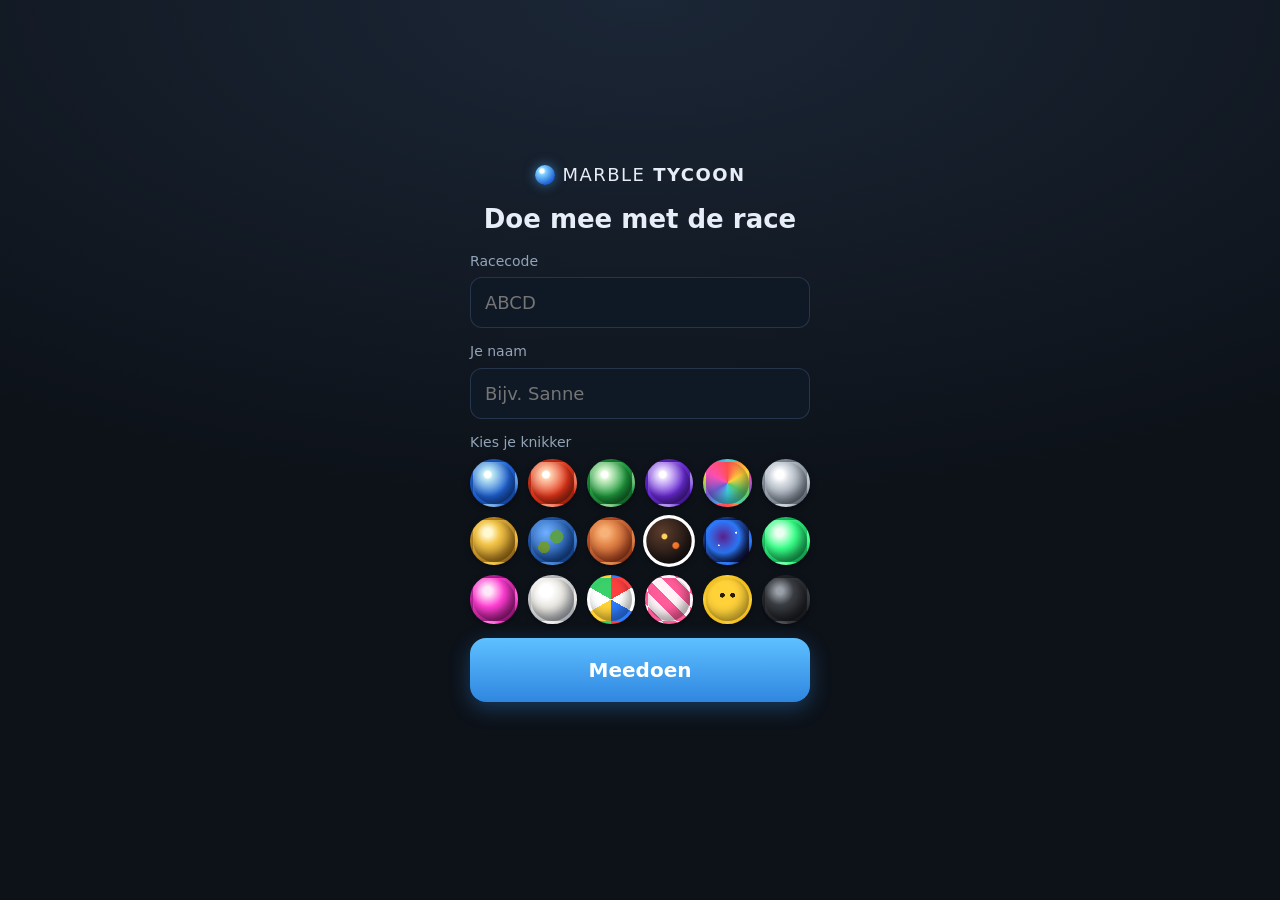
==== bediening.html @ c5636e3c "Marble Tycoon: 3D-knikkerbaanbouwer met RCT-raster, thema's, community en multiplayer-race - Bouwen " ====
<!doctype html>
<html lang="nl">
<head>
  <meta charset="utf-8">
  <meta name="viewport" content="width=device-width, initial-scale=1, maximum-scale=1, user-scalable=no, viewport-fit=cover">
  <meta name="theme-color" content="#0d1219">
  <meta name="apple-mobile-web-app-capable" content="yes">
  <meta name="mobile-web-app-capable" content="yes">
  <title>Marble Tycoon · Afstandsbediening</title>
  <link rel="icon" href="assets/ikoon.svg" type="image/svg+xml">
  <link rel="stylesheet" href="css/bediening.css">
  <script type="module" src="js/bediening.js"></script>
</head>
<body>
  <main id="app">
    <section id="s-aanmelden" class="scherm">
      <div class="logo"><span class="bol"></span>MARBLE<b>TYCOON</b></div>
      <h1>Doe mee met de race</h1>
      <label class="veld" id="codeVeldLabel" hidden>Racecode<input id="code" maxlength="6" autocomplete="off" autocapitalize="characters" spellcheck="false" placeholder="ABCD"></label>
      <label class="veld">Je naam<input id="naam" maxlength="14" autocomplete="nickname" spellcheck="false" placeholder="Bijv. Sanne"></label>
      <div class="veld">Kies je knikker<div id="skins" class="skins"></div></div>
      <button id="meedoen" class="groot">Meedoen</button>
      <p id="aanmeldStatus" class="status"></p>
    </section>

    <section id="s-lobby" class="scherm" hidden>
      <div class="ikbol" id="ikBol"></div>
      <h1 id="welkomNaam">Hoi!</h1>
      <p class="sub" id="lobbyTekst">Druk op Klaar als je wilt racen.</p>
      <button id="klaar" class="groot klaar">Klaar</button>
      <button id="wijzig" class="link">Naam of knikker wijzigen</button>
      <p class="uitleg">Houd straks je duim op de gashendel: hoe hoger, hoe sneller. Te snel in een bocht en je vliegt eruit. Je telefoon trilt als je de grens nadert.</p>
    </section>

    <section id="s-race" class="scherm race" hidden>
      <div class="hud">
        <div class="plek"><b id="plek">–</b><span id="van">/–</span></div>
        <div class="ronde" id="ronde">Ronde 1/1</div>
        <div class="snelheid"><b id="snelheid">0</b><span>km/u</span></div>
        <div class="gevaarbalk"><div id="gevaar"></div></div>
        <div class="melding" id="raceMelding"></div>
      </div>
      <div class="hendel" id="hendel">
        <div class="hendelvulling" id="vulling"></div>
        <div class="hendelknop" id="knop"><span>GAS</span></div>
        <div class="streepjes"></div>
      </div>
    </section>

    <section id="s-uitslag" class="scherm" hidden>
      <h1 id="uitslagTitel">Finish!</h1>
      <p class="sub" id="uitslagSub"></p>
      <ol id="uitslagLijst" class="uitslag"></ol>
      <p class="sub">Wacht op de volgende race…</p>
    </section>

    <div id="aftel" class="aftel" hidden></div>
    <div id="overlay" class="overlay" hidden><div><p id="overlayTekst"></p><button id="overlayKnop" class="groot" hidden>Opnieuw</button></div></div>
    <div id="flits" class="flits"></div>
    <label id="tik" class="tik" aria-hidden="true"><input type="checkbox" switch tabindex="-1"></label>
  </main>
</body>
</html>
---- css/bediening.css ----
:root {
  --bg: #0d1219;
  --paneel: #172130;
  --rand: rgba(140, 190, 255, 0.18);
  --tekst: #e8eef7;
  --zacht: #93a3b8;
  --accent: #4fb3ff;
  --goed: #7ed957;
  --fout: #ff5d5d;
  --mijn: #4fb3ff;
  color-scheme: dark;
}
* { box-sizing: border-box; -webkit-tap-highlight-color: transparent; }
[hidden] { display: none !important; }
html, body { margin: 0; height: 100%; background: var(--bg); color: var(--tekst); font: 16px/1.4 system-ui, -apple-system, "Segoe UI", Roboto, sans-serif; overflow: hidden; overscroll-behavior: none; touch-action: manipulation; user-select: none; -webkit-user-select: none; }
body { background: radial-gradient(120% 80% at 50% 0%, #1b2636, var(--bg) 70%); }
#app { position: fixed; inset: 0; padding: env(safe-area-inset-top) env(safe-area-inset-right) env(safe-area-inset-bottom) env(safe-area-inset-left); }
.scherm { position: absolute; inset: 0; display: flex; flex-direction: column; align-items: center; justify-content: center; gap: 14px; padding: 24px; text-align: center; }
.scherm[hidden] { display: none; }
h1 { margin: 0; font-size: 26px; }
.sub { color: var(--zacht); margin: 0; }
.uitleg { color: var(--zacht); font-size: 14px; max-width: 340px; }
.logo { font-weight: 300; letter-spacing: .08em; font-size: 18px; display: flex; align-items: center; gap: 8px; }
.logo b { font-weight: 800; }
.logo .bol { width: 20px; height: 20px; border-radius: 50%; background: radial-gradient(circle at 35% 30%, #fff 0 10%, #7fd0ff 20%, #1f63d6 70%); box-shadow: 0 0 12px #4fb3ff88; }
.veld { display: flex; flex-direction: column; gap: 6px; width: min(340px, 100%); text-align: left; color: var(--zacht); font-size: 14px; }
.veld[hidden] { display: none; }
input { font: inherit; font-size: 18px; padding: 12px 14px; border-radius: 12px; border: 1px solid var(--rand); background: #0f1825; color: var(--tekst); outline: none; user-select: text; -webkit-user-select: text; }
input:focus { border-color: var(--accent); }
.skins { display: grid; grid-template-columns: repeat(6, 1fr); gap: 10px; }
.skin { aspect-ratio: 1; border-radius: 50%; border: 3px solid transparent; cursor: pointer; box-shadow: inset -4px -6px 10px rgba(0,0,0,.35), 0 2px 6px rgba(0,0,0,.4); }
.skin.actief { border-color: #fff; transform: scale(1.08); }
button { font: inherit; color: inherit; cursor: pointer; }
.groot { width: min(340px, 100%); padding: 18px; border-radius: 16px; border: 0; background: linear-gradient(#5ec0ff, #2f86e0); color: #fff; font-size: 20px; font-weight: 700; box-shadow: 0 6px 20px rgba(47, 134, 224, .35); }
.groot:disabled { opacity: .5; }
.klaar { font-size: 28px; padding: 26px; background: linear-gradient(#3d4a5c, #2a3443); box-shadow: none; }
.klaar.aan { background: linear-gradient(#8fe36a, #4fb52d); box-shadow: 0 6px 24px rgba(126, 217, 87, .4); }
.link { background: none; border: 0; color: var(--accent); text-decoration: underline; }
.status { min-height: 1.4em; color: var(--zacht); margin: 0; }
.ikbol { width: 90px; height: 90px; border-radius: 50%; box-shadow: inset -10px -14px 22px rgba(0,0,0,.4), 0 0 0 4px var(--mijn), 0 10px 30px rgba(0,0,0,.5); }

/* race */
.race { justify-content: stretch; align-items: stretch; flex-direction: row; padding: 16px; gap: 16px; }
.hud { flex: 1; display: flex; flex-direction: column; justify-content: space-between; text-align: left; padding: 8px 0; min-width: 0; }
.plek b { font-size: 64px; line-height: 1; font-weight: 800; }
.plek span { font-size: 28px; color: var(--zacht); }
.ronde { color: var(--zacht); font-size: 18px; }
.snelheid b { font-size: 54px; font-variant-numeric: tabular-nums; font-weight: 800; }
.snelheid span { color: var(--zacht); margin-left: 6px; }
.gevaarbalk { height: 14px; border-radius: 7px; background: #1d2a3b; overflow: hidden; border: 1px solid var(--rand); }
#gevaar { height: 100%; width: 0; background: linear-gradient(90deg, #7ed957, #f8d84a 60%, #ff5d5d); transition: width .1s; }
.melding { min-height: 1.6em; font-size: 22px; font-weight: 800; color: var(--fout); }
.hendel { position: relative; width: 44%; max-width: 220px; border-radius: 28px; background: linear-gradient(#1a2433, #121a26); border: 1px solid var(--rand); touch-action: none; overflow: hidden; }
.hendelvulling { position: absolute; left: 0; right: 0; bottom: 0; height: 0; background: linear-gradient(0deg, color-mix(in srgb, var(--mijn) 70%, transparent), color-mix(in srgb, var(--mijn) 15%, transparent)); }
.hendelknop { position: absolute; left: 10px; right: 10px; bottom: 0; height: 96px; border-radius: 22px; background: linear-gradient(#f4f7fb, #b9c4d2); color: #1b2533; display: flex; align-items: center; justify-content: center; font-weight: 900; letter-spacing: .1em; box-shadow: 0 6px 18px rgba(0,0,0,.45); }
.hendel.vast .hendelknop { background: linear-gradient(#fff, #d8e6f5); }
.streepjes { position: absolute; inset: 0; background: repeating-linear-gradient(0deg, transparent 0 38px, rgba(255,255,255,.05) 38px 40px); pointer-events: none; }
body.spannend .hendel { border-color: var(--fout); box-shadow: 0 0 0 3px rgba(255, 93, 93, .35) inset; }

.aftel { position: fixed; inset: 0; display: flex; align-items: center; justify-content: center; font-size: 30vw; font-weight: 900; pointer-events: none; text-shadow: 0 8px 40px rgba(0,0,0,.6); }
.aftel.pop { animation: pop .9s ease-out; }
@keyframes pop { from { transform: scale(1.6); opacity: 0; } 20% { opacity: 1; } to { transform: scale(.9); opacity: .2; } }
.overlay { position: fixed; inset: 0; background: rgba(8, 12, 18, .82); display: flex; align-items: center; justify-content: center; padding: 24px; text-align: center; z-index: 5; }
.overlay[hidden] { display: none; }
.overlay div { display: flex; flex-direction: column; gap: 14px; align-items: center; }
.overlay p { font-size: 20px; }
.flits { position: fixed; inset: 0; pointer-events: none; opacity: 0; }
.flits.aan { animation: flits .5s ease-out; }
.flits.zacht.aan { animation-duration: .25s; }
.flits.rood { box-shadow: inset 0 0 0 14px rgba(255, 70, 70, .9), inset 0 0 120px rgba(255, 60, 60, .5); }
.flits.oranje { box-shadow: inset 0 0 0 8px rgba(255, 170, 40, .8); }
.flits.groen { box-shadow: inset 0 0 0 12px rgba(126, 217, 87, .8); }
@keyframes flits { from { opacity: 1; } to { opacity: 0; } }
.uitslag { text-align: left; font-size: 18px; }
.tik { position: fixed; left: -100px; top: -100px; opacity: 0; pointer-events: none; }
@media (orientation: landscape) and (max-height: 500px) {
  .plek b { font-size: 44px; }
  .snelheid b { font-size: 40px; }
  .hendel { width: 30%; }
}
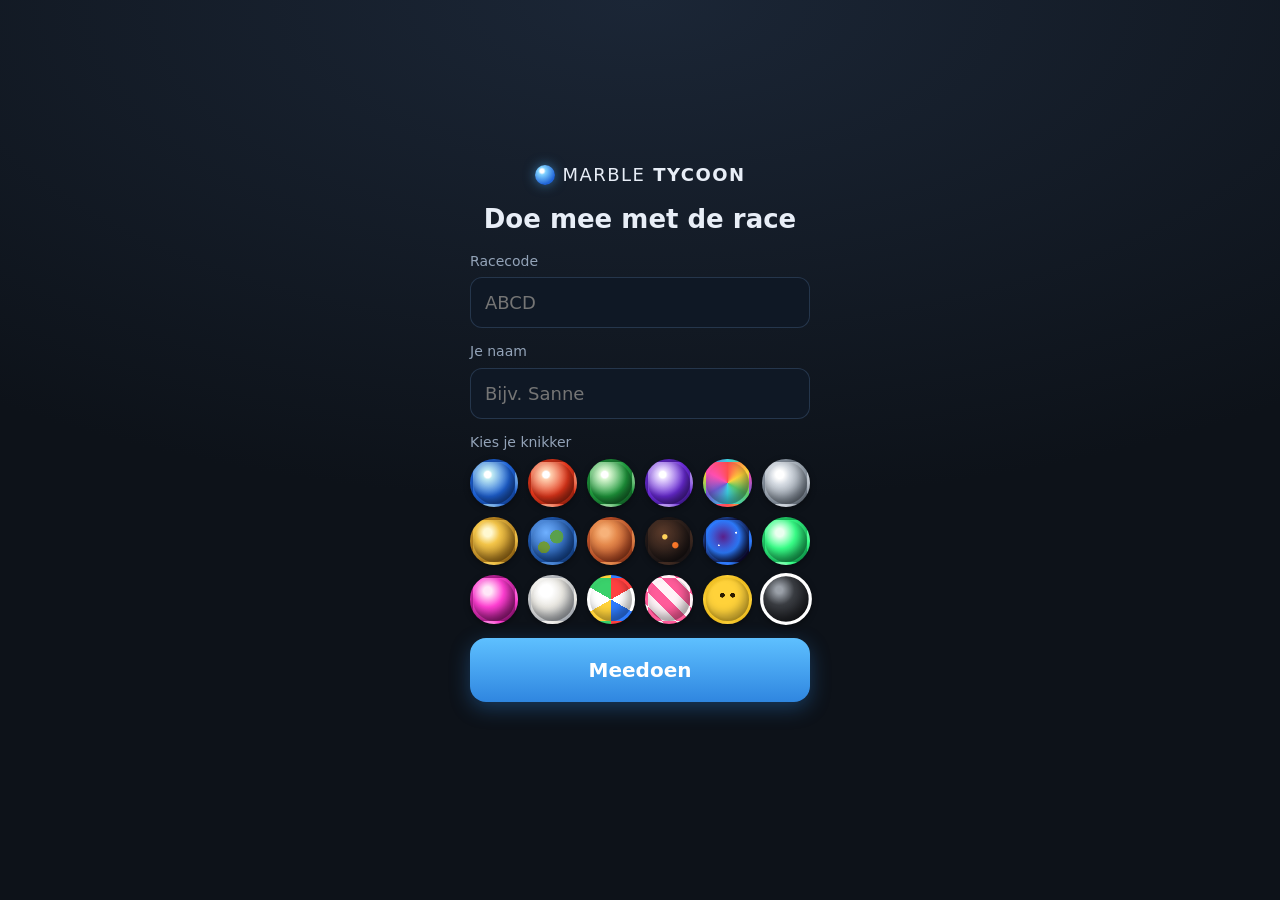
==== commit 2b3782ec: "Race: zwaartekracht, splitscreen, spelregels en arcade-power-ups - Gas werkt als motor: bergop terug" ====
--- a/bediening.html
+++ b/bediening.html
@@ -29,22 +29,29 @@
       <p class="sub" id="lobbyTekst">Druk op Klaar als je wilt racen.</p>
       <button id="klaar" class="groot klaar">Klaar</button>
       <button id="wijzig" class="link">Naam of knikker wijzigen</button>
-      <p class="uitleg">Houd straks je duim op de gashendel: hoe hoger, hoe sneller. Te snel in een bocht en je vliegt eruit. Je telefoon trilt als je de grens nadert.</p>
+      <p class="uitleg">Gas geef je met de hendel rechts, remmen met de rode knop. Bergop heb je genoeg gas nodig, anders rol je terug. Te snel in een bocht en je vliegt eruit; je telefoon trilt als je de grens nadert.</p>
+      <p class="uitleg" id="regelTekst"></p>
     </section>
 
     <section id="s-race" class="scherm race" hidden>
-      <div class="hud">
-        <div class="plek"><b id="plek">–</b><span id="van">/–</span></div>
-        <div class="ronde" id="ronde">Ronde 1/1</div>
-        <div class="snelheid"><b id="snelheid">0</b><span>km/u</span></div>
-        <div class="gevaarbalk"><div id="gevaar"></div></div>
-        <div class="melding" id="raceMelding"></div>
+      <div class="links">
+        <div class="hud">
+          <div class="plek"><b id="plek">–</b><span id="van">/–</span></div>
+          <div class="ronde" id="ronde">Ronde 1/1</div>
+          <div class="levens" id="levens"></div>
+          <div class="snelheid"><b id="snelheid">0</b><span>km/u</span><i id="achteruit" hidden>achteruit</i></div>
+          <div class="gevaarbalk"><div id="gevaar"></div></div>
+          <div class="melding" id="raceMelding"></div>
+        </div>
+        <button id="itemKnop" class="itemknop leeg" type="button" hidden><span id="itemIcoon"></span><small id="itemNaam">Geen item</small></button>
+        <button id="remKnop" class="remknop" type="button">REM</button>
       </div>
       <div class="hendel" id="hendel">
         <div class="hendelvulling" id="vulling"></div>
         <div class="hendelknop" id="knop"><span>GAS</span></div>
         <div class="streepjes"></div>
       </div>
+      <div id="weg" class="wegvak" hidden><div><b>Uitgeschakeld</b><p id="wegTekst">Je kijkt mee op het grote scherm.</p></div></div>
     </section>
 
     <section id="s-uitslag" class="scherm" hidden>
--- a/css/bediening.css
+++ b/css/bediening.css
@@ -40,8 +40,23 @@
 .ikbol { width: 90px; height: 90px; border-radius: 50%; box-shadow: inset -10px -14px 22px rgba(0,0,0,.4), 0 0 0 4px var(--mijn), 0 10px 30px rgba(0,0,0,.5); }
 
 /* race */
-.race { justify-content: stretch; align-items: stretch; flex-direction: row; padding: 16px; gap: 16px; }
-.hud { flex: 1; display: flex; flex-direction: column; justify-content: space-between; text-align: left; padding: 8px 0; min-width: 0; }
+.race { justify-content: stretch; align-items: stretch; flex-direction: row; padding: 16px; gap: 14px; }
+.links { flex: 1; display: flex; flex-direction: column; gap: 12px; min-width: 0; }
+.hud { flex: 1; display: flex; flex-direction: column; justify-content: space-between; text-align: left; padding: 4px 0; min-width: 0; }
+.levens { font-size: 22px; color: #ff6f6f; letter-spacing: 2px; min-height: 1.2em; }
+.snelheid i { display: block; font-style: normal; color: var(--warm, #ffb347); font-weight: 700; font-size: 14px; }
+.itemknop { display: flex; align-items: center; gap: 10px; padding: 10px 12px; border-radius: 18px; border: 2px solid rgba(255,255,255,.18); background: linear-gradient(#26344a, #1a2433); color: #fff; font-weight: 800; text-align: left; min-height: 76px; }
+.itemknop span { width: 54px; height: 54px; flex: none; display: inline-flex; }
+.itemknop span svg { width: 100%; height: 100%; }
+.itemknop small { font-size: 15px; line-height: 1.15; }
+.itemknop.vol { border-color: #ffd23a; box-shadow: 0 0 0 3px rgba(255, 210, 58, .25), 0 8px 22px rgba(0,0,0,.4); }
+.itemknop.leeg span { border: 2px dashed rgba(255,255,255,.2); border-radius: 12px; }
+.itemknop.rolt span { animation: rolt .18s linear infinite; }
+@keyframes rolt { 50% { transform: scale(1.12) rotate(8deg); } }
+.remknop { min-height: 96px; border-radius: 22px; border: 0; background: linear-gradient(#ff7b6b, #d8392a); color: #fff; font-size: 26px; font-weight: 900; letter-spacing: .12em; touch-action: none; box-shadow: 0 6px 18px rgba(216, 57, 42, .35); }
+.remknop.vast { background: linear-gradient(#ffb0a6, #ff5d4a); transform: scale(.97); }
+.wegvak { position: absolute; inset: 0; display: flex; align-items: center; justify-content: center; text-align: center; background: rgba(8, 12, 18, .78); z-index: 3; }
+.wegvak b { font-size: 34px; color: #ff8a7a; }
 .plek b { font-size: 64px; line-height: 1; font-weight: 800; }
 .plek span { font-size: 28px; color: var(--zacht); }
 .ronde { color: var(--zacht); font-size: 18px; }
